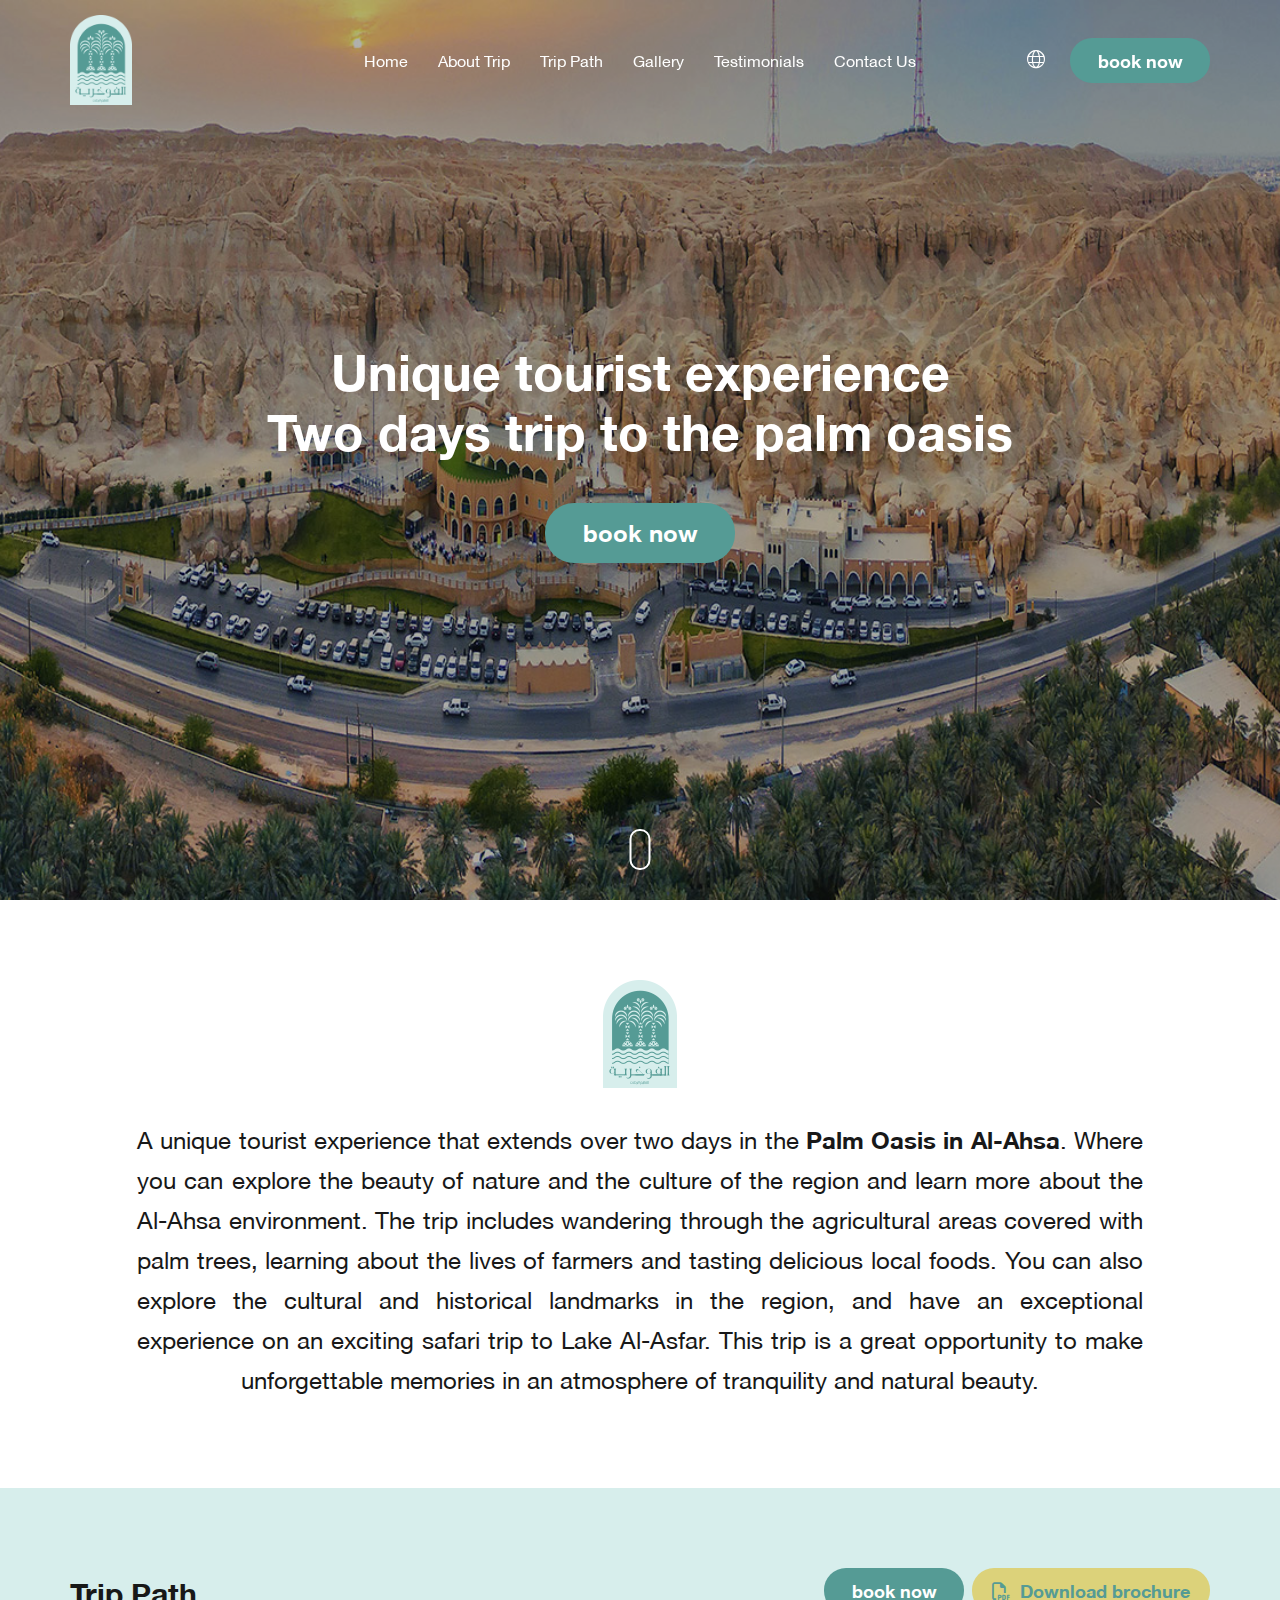
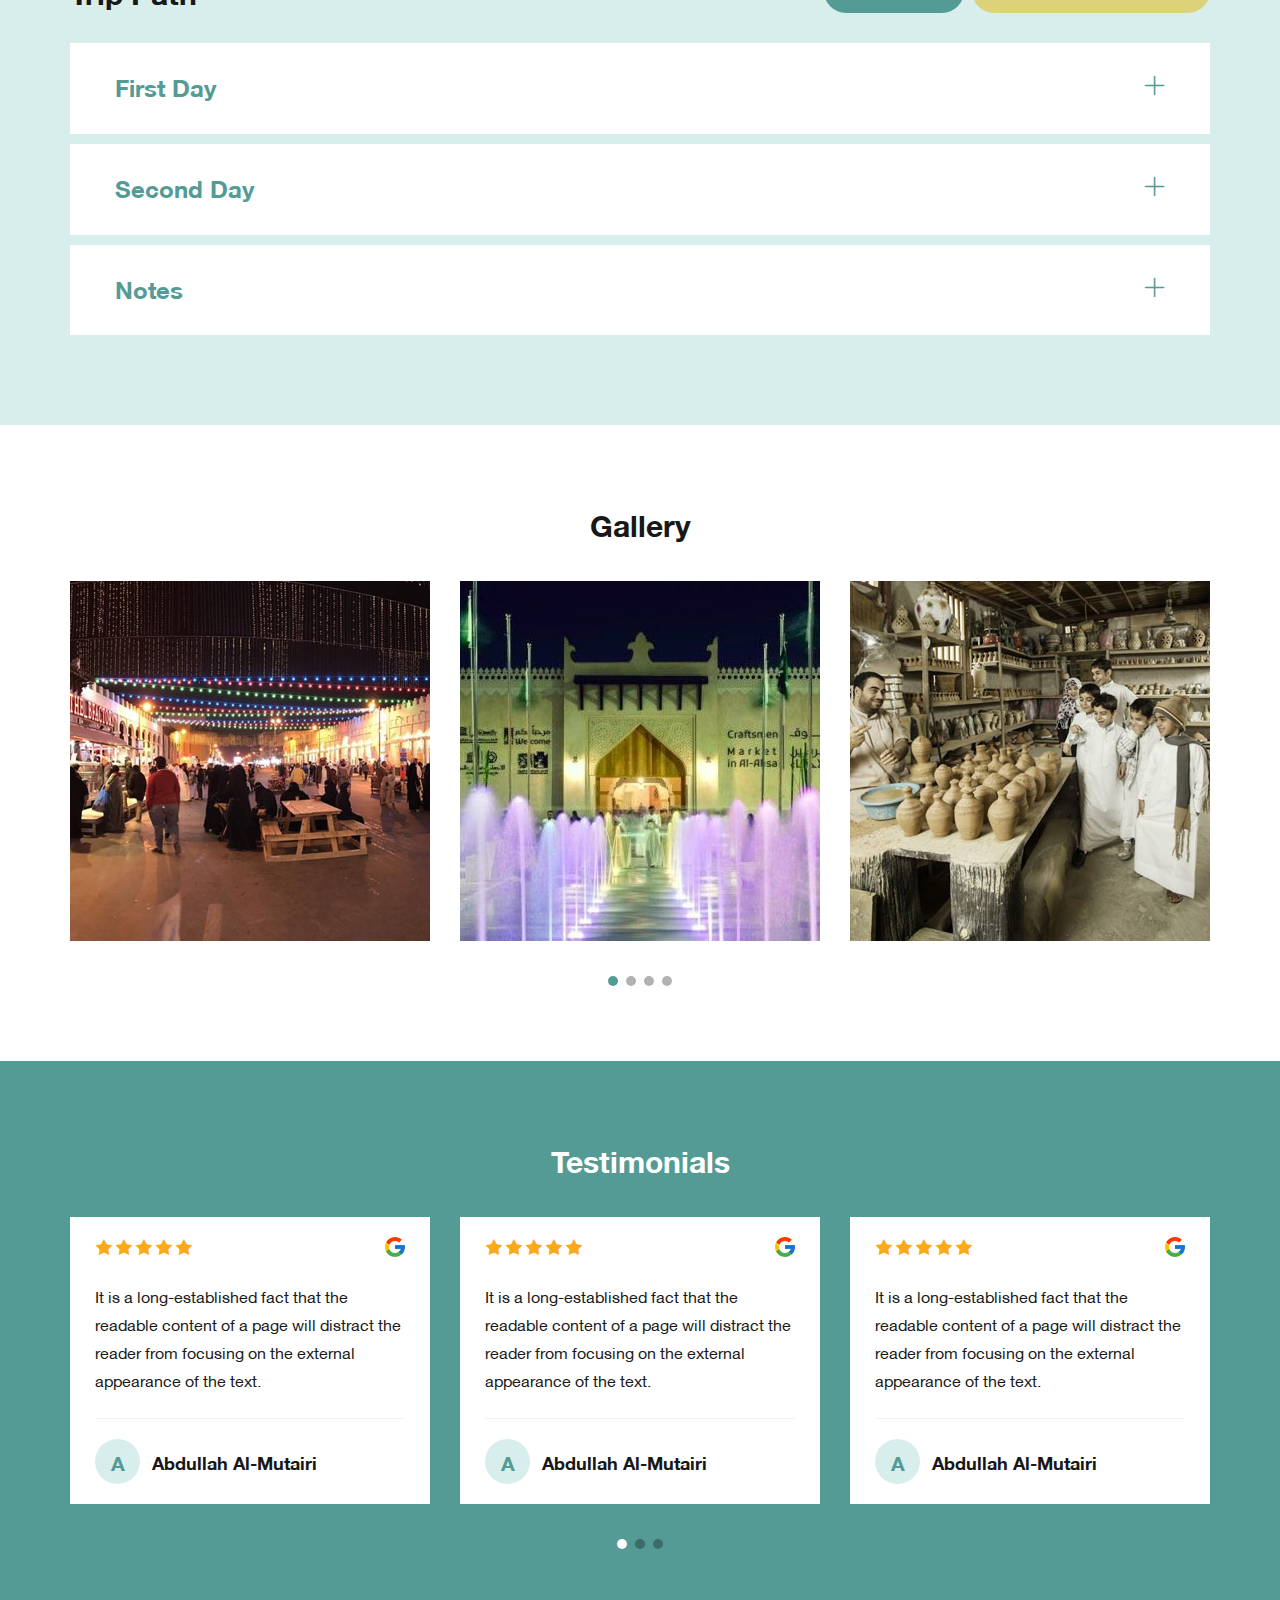
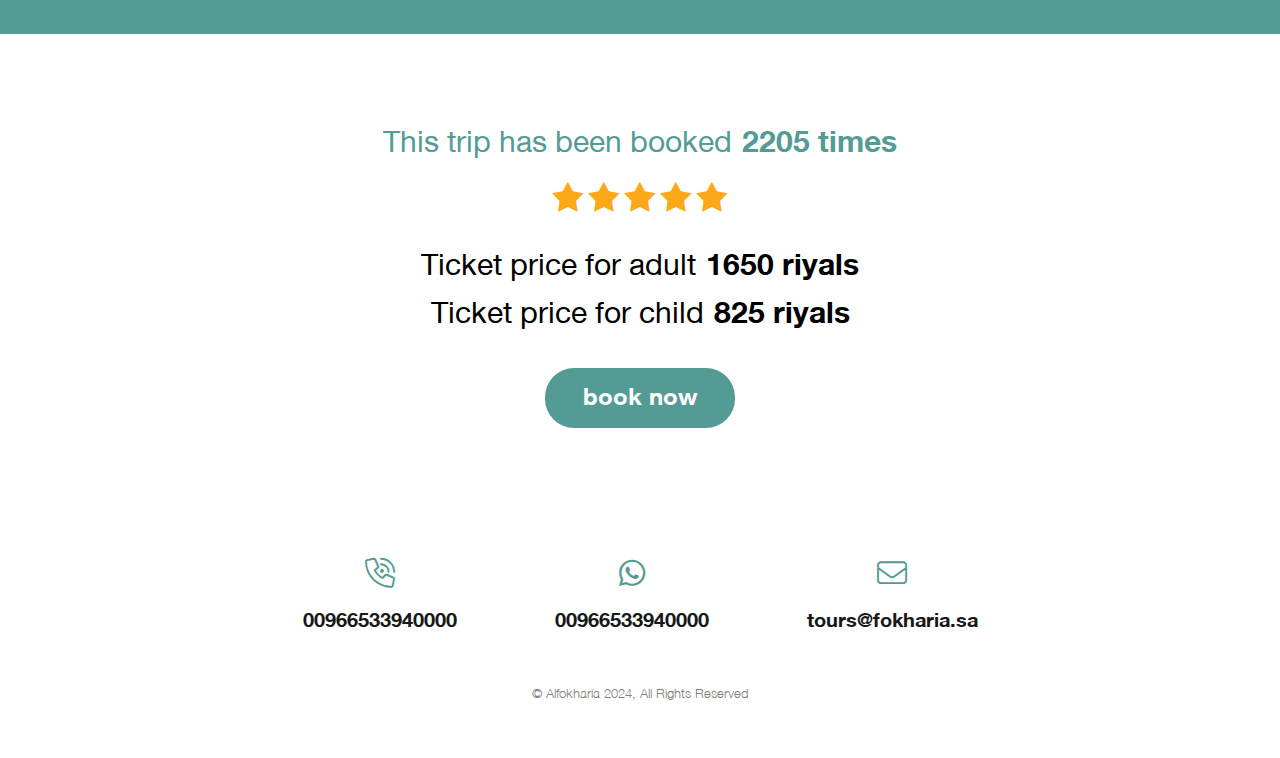
==== en.html @ e63d5328 "first" ====
<!DOCTYPE html>
<html lang="en" dir="ltr">

<head>
    <meta charset="UTF-8" />
    <meta http-equiv="X-UA-Compatible" content="IE=edge" />
    <meta name="viewport" content="width=device-width, initial-scale=1.0" />
    <meta name="description" content="">
    <meta name="keywords" content="">
    <link rel="icon" href="images/logo.png" type="image/webp" />
    <link rel="stylesheet" href="style/swiper-bundle.min.css">
    <link rel="stylesheet" href="style/all.min.css">
    <link rel="stylesheet" href="style/bootstrap.min.css">
    <link rel="stylesheet" href="style/swiper-bundle.min.css">
    <link rel="stylesheet" href="style/main.css" />
    <title>Fokharia</title>
</head>

<body>



    <!-- preloader -->
    <div class="preloader-container">
        <div class="preloader"></div>
    </div>

    <!-- End preloader -->

    <!-- Start header -->
    <header>
        <div class="container">
            <div class="header-content">
                <a href="index.html" class="logo">
                    <img src="images/logo.png" class="logo-light" alt="logo">
                </a>
                <nav class="navigation">
                    <div class="mob-upper-nav">
                        <div class="language">
                            <div class="language-holder">
                                <i class="fa-light fa-globe icon"></i>
                                <ul class="ul-reset langauge-details general-details">
                                    <li><a class=" " href="index.html">العربية</a> </li>
                                </ul>
                            </div>
                        </div>
                        <button class="close-nav-btn">
                            <i class="fa-regular fa-xmark close-icon"></i>
                        </button>
                    </div>
                    <ul class="list-unstyled big-menu">
                        <li><a href="index.html">home</a></li>
                        <li><a href="#about-sec">about trip </a></li>
                        <li><a href="#trip-path-sec"> trip path</a></li>
                        <li><a href="#gallery-sec"> gallery </a></li>
                        <li><a href="#testimonials-sec"> testimonials </a></li>
                        <li><a href="#contact-sec"> contact us </a></li>
                    </ul>
                </nav>

                <div class="book-lang-wrapper">
                    <div class="language">
                        <div class="language-holder">
                            <i class="fa-light fa-globe icon"></i>
                            <ul class="ul-reset langauge-details general-details">
                                <li><a class=" " href="index.html">العربية</a> </li>
                            </ul>
                        </div>
                    </div>
                    <a href="#" class="general-btn">
                        book now
                    </a>
                    <button class="open-nav-btn">
                        <i class="fa-regular fa-bars bars-icon"></i>
                    </button>
                </div>


            </div>
        </div>

    </header>
    <!-- End of header -->


    <!-- Start mainBanner -->
    <main class="mainBanner">
        <div class="mainBanner-parent">
            <img class="mainbanner-img" src="images/main-banner.jpg" alt="">
            <div class="container">
                <a href="#about-sec" class="scroll-btn">
                    <span></span>
                </a>
                <div class="banner-desc">
                    <h1 class="main-title">Unique tourist experience</h1>
                    <h2 class="sub-title">Two days trip to the palm oasis</h2>
                    <a href="#" class="general-btn">book now</a>
                </div>
            </div>
        </div>
    </main>
    <!-- End  mainBanner -->



    <!-- Start About -->
    <section class="about general-padding" id="about-sec">
        <div class="container">
            <div class="about-content">
                <img class="about-img" src="images/logo.png" alt="">
                <p class="text">
                    A unique tourist experience that extends over two days in the <strong>Palm Oasis in
                        Al-Ahsa</strong>. Where you can
                    explore
                    the beauty of nature
                    and the culture of the region and learn more about the Al-Ahsa environment. The trip includes
                    wandering through the
                    agricultural areas covered with palm trees, learning
                    about the lives of farmers
                    and tasting delicious local foods. You can also explore the cultural and historical landmarks in the
                    region, and
                    have an exceptional
                    experience on an exciting safari trip to Lake Al-Asfar. This trip is a great opportunity to make
                    unforgettable
                    memories in an atmosphere of tranquility
                    and natural beauty.
                </p>
            </div>
        </div>
    </section>
    <!-- End About -->



    <!-- Start Trip path  -->
    <section class="trip-path general-padding" id="trip-path-sec">
        <div class="container">
            <div class="title-btns-wrapper">
                <h3 class="general-title">
                    trip path
                </h3>
                <div class="btns-wrapper">
                    <a href="#" class="general-btn">
                        book now
                    </a>
                    <a href="#" class="general-btn download-btn">
                        <i class="fa-regular fa-file-pdf"></i>
                    Download  brochure
                    </a>
                </div>
            </div>
            <div class="questions-parent">
                <div class="main-question ">
                    <div class="title-wrapper">
                        <h3 class="title-text"> first day </h3>
                        <i class=" fa-light fa-plus icon "></i>
                    </div>
                    <div class="question-answer">
                        <ul>
                            <li>
                            01. Arrive safely in Al-Ahsa, head to the hotel, check in and take a short break.
                            </li>
                            <li>
                            02. Have lunch at the hotel restaurant / Al Kout Heritage Hotel / Dar Basma Tourist Restaurant at 1:30 pm
                            </li>
                            <li>
                            03. Start with a tour in the middle of the green oasis and its farms as follows:
                                <ul>
                                    <li>
                                    - Visit Douga Al Gharash (tourist pottery factory) or Dar Al Turath Tourist Museum
                                    </li>
                                    <li>
                                    - Visit the land of civilizations, Jabal Al Qara, enter the famous cave and take souvenir photos on the mountain.
                                    </li>
                                    <li>
                                    - Visit the Jawatha Mosque and Tourist Park and enter the Hasawi House model
                                    </li>
                                    <li>
                                    - Attend seasonal events, if any, in the governorate.
                                    </li>
                                </ul>
                            </li>
                            <li>
                            04. 9:30 PM Return to the hotel and overnight
                            </li>
                        </ul>
                    </div>
                </div>
                <div class="main-question ">
                    <div class="title-wrapper">
                        <h3 class="title-text"> second day</h3>
                        <i class=" fa-light fa-plus icon "></i>
                    </div>
                <div class="question-answer">
                    <ul>
                        <li>
                            01. Arrive safely in Al-Ahsa, head to the hotel, check in and take a short break.
                        </li>
                        <li>
                            02. Have lunch at the hotel restaurant / Al Kout Heritage Hotel / Dar Basma Tourist Restaurant at 1:30 pm
                        </li>
                        <li>
                            03. Start with a tour in the middle of the green oasis and its farms as follows:
                            <ul>
                                <li>
                                    - Visit Douga Al Gharash (tourist pottery factory) or Dar Al Turath Tourist Museum
                                </li>
                                <li>
                                    - Visit the land of civilizations, Jabal Al Qara, enter the famous cave and take souvenir photos on
                                    the mountain.
                                </li>
                                <li>
                                    - Visit the Jawatha Mosque and Tourist Park and enter the Hasawi House model
                                </li>
                                <li>
                                    - Attend seasonal events, if any, in the governorate.
                                </li>
                            </ul>
                        </li>
                        <li>
                            04. 9:30 PM Return to the hotel and overnight
                        </li>
                    </ul>
                </div>
                </div>
                <div class="main-question ">
                    <div class="title-wrapper">
                        <h3 class="title-text"> notes </h3>
                        <i class=" fa-light fa-plus icon "></i>
                    </div>
                <div class="question-answer">
                    <ul>
                        <li>
                            01. Arrive safely in Al-Ahsa, head to the hotel, check in and take a short break.
                        </li>
                        <li>
                            02. Have lunch at the hotel restaurant / Al Kout Heritage Hotel / Dar Basma Tourist Restaurant at 1:30 pm
                        </li>
                        <li>
                            03. Start with a tour in the middle of the green oasis and its farms as follows:
                            <ul>
                                <li>
                                    - Visit Douga Al Gharash (tourist pottery factory) or Dar Al Turath Tourist Museum
                                </li>
                                <li>
                                    - Visit the land of civilizations, Jabal Al Qara, enter the famous cave and take souvenir photos on
                                    the mountain.
                                </li>
                                <li>
                                    - Visit the Jawatha Mosque and Tourist Park and enter the Hasawi House model
                                </li>
                                <li>
                                    - Attend seasonal events, if any, in the governorate.
                                </li>
                            </ul>
                        </li>
                        <li>
                            04. 9:30 PM Return to the hotel and overnight
                        </li>
                    </ul>
                </div>
                </div>

            </div>
        </div>
    </section>
    <!-- End Trip path  -->


    <!-- Start Gallery -->
    <section class="gallery general-padding" id="gallery-sec">
        <div class="container">
            <h3 class="general-title">
                gallery
            </h3>
            <div class="swiper-parent">
                <div class="swiper">
                    <div class="swiper-wrapper">
                        <div class="swiper-slide">
                            <a class="gallery-item">
                                <img src="images/gallery/01.jpg" alt="">
                            </a>
                        </div>
                        <div class="swiper-slide">
                            <a class="gallery-item">
                                <img src="images/gallery/02.jpg" alt="">
                            </a>
                        </div>
                        <div class="swiper-slide">
                            <a class="gallery-item">
                                <img src="images/gallery/03.jpg" alt="">
                            </a>
                        </div>
                        <div class="swiper-slide">
                            <a class="gallery-item">
                                <img src="images/gallery/01.jpg" alt="">
                            </a>
                        </div>
                    </div>
                </div>
                <div class="swiper-pagination"></div>
            </div>
        </div>
    </section>
    <!-- End Gallery -->

    <!-- Start Testimonials -->
    <section class="testimonials general-padding" id="testimonials-sec">
        <div class="container">
            <h2 class="general-title">
                testimonials
            </h2>
            <div class="swiper-parent">
                <div class="swiper">
                    <div class="swiper-wrapper">
                        <div class="swiper-slide">
                            <div class="testimonial-item">
                                <div class="google-reviews">
                                    <div class="reviews">
                                        <i class="fa-sharp fa-solid fa-star icon active"></i>
                                        <i class="fa-sharp fa-solid fa-star icon active"></i>
                                        <i class="fa-sharp fa-solid fa-star icon active"></i>
                                        <i class="fa-sharp fa-solid fa-star icon active"></i>
                                        <i class="fa-sharp fa-solid fa-star icon active"></i>
                                    </div>
                                    <img src="images/google-icon.png" alt="">

                                </div>
                                <p class="review-text">
                                   It is a long-established fact that the readable content of a page will distract the reader from focusing on the external appearance of the text.
                                </p>

                                <div class="reviewer-data">
                                    <div class="reviewer-circle">
                                        A
                                    </div>
                                    <h3 class="reviewer-name">Abdullah Al-Mutairi</h3>
                                </div>
                            </div>
                        </div>
                        <div class="swiper-slide">
                            <div class="testimonial-item">
                                <div class="google-reviews">

                                    <div class="reviews">
                                        <i class="fa-sharp fa-solid fa-star icon active"></i>
                                        <i class="fa-sharp fa-solid fa-star icon active"></i>
                                        <i class="fa-sharp fa-solid fa-star icon active"></i>
                                        <i class="fa-sharp fa-solid fa-star icon active"></i>
                                        <i class="fa-sharp fa-solid fa-star icon active"></i>
                                    </div>
                                    <img src="images/google-icon.png" alt="">
                                </div>
                                <p class="review-text">
                                   It is a long-established fact that the readable content of a page will distract the reader from focusing on the external appearance of the text.
                                </p>

                                <div class="reviewer-data">
                                    <div class="reviewer-circle">
                                        A
                                    </div>
                                    <h3 class="reviewer-name">Abdullah Al-Mutairi</h3>
                                </div>
                            </div>
                        </div>
                        <div class="swiper-slide">
                            <div class="testimonial-item">
                                <div class="google-reviews">

                                    <div class="reviews">
                                        <i class="fa-sharp fa-solid fa-star icon active"></i>
                                        <i class="fa-sharp fa-solid fa-star icon active"></i>
                                        <i class="fa-sharp fa-solid fa-star icon active"></i>
                                        <i class="fa-sharp fa-solid fa-star icon active"></i>
                                        <i class="fa-sharp fa-solid fa-star icon active"></i>
                                    </div>
                                    <img src="images/google-icon.png" alt="">
                                </div>
                                <p class="review-text">
                                   It is a long-established fact that the readable content of a page will distract the reader from focusing on the external appearance of the text.
                                </p>

                                <div class="reviewer-data">
                                    <div class="reviewer-circle">
                                        A
                                    </div>
                                    <h3 class="reviewer-name">Abdullah Al-Mutairi</h3>
                                </div>
                            </div>
                        </div>
                    </div>
                </div>
                <div class="swiper-pagination"></div>
            </div>
        </div>
    </section>
    <!-- End Testimonials -->


    <!-- Start Trip Details -->
    <section class="trip-details general-padding ">
        <div class="container">
            <div class="details-content">
                <p class="text">
                    This trip has been booked
                    <span class="fw-bold">
                    2205 times
                    </span>
                </p>
                <div class="reviews">
                    <i class="fa-sharp fa-solid fa-star icon active"></i>
                    <i class="fa-sharp fa-solid fa-star icon active"></i>
                    <i class="fa-sharp fa-solid fa-star icon active"></i>
                    <i class="fa-sharp fa-solid fa-star icon active"></i>
                    <i class="fa-sharp fa-solid fa-star icon active"></i>
                </div>
                <p class="text text-black">
                    Ticket price for adult
                    <span class="fw-bold">
                        1650 riyals
                    </span>
                </p>
                <p class="text text-black">
                     Ticket price for child
                    <span class="fw-bold">
                    825 riyals
                    </span>
                </p>
                <a href="#" class="general-btn">
                    book now
                </a>
            </div>

        </div>
    </section>
    <!-- End Trip Details -->


    <!-- Start Footer -->
    <footer class="footer">
        <div class="container">
            <div class="footer-content">
                <div class="contact-methods" id="contact-sec">
                    <a href="#">
                        <i class="fa-light fa-phone-volume icon"></i>
                        00966533940000
                    </a>
                    <a href="#">
                        <i class="fa-brands fa-whatsapp icon"></i>
                        00966533940000
                    </a>
                    <a href="#">
                        <i class="fa-light fa-envelope icon"></i>
                        tours@fokharia.sa
                    </a>
                </div>
                <p class="copyright">
                    © Alfokharia 2024, All Rights Reserved
                </p>
            </div>

        </div>
    </footer>
    <!-- End Footer -->

    <!-- Start scroll up  -->
    <button class="toTop">
        <i class="fa-light fa-arrow-up toTop-icon"></i>
    </button>
    <!-- End scroll up  -->



    <script src="js/jquery-3.7.0.min.js"></script>
    <script src="js/swiper-bundle.min.js"></script>
    <script src="js/bootstrap.bundle.min.js"></script>
    <script src="js/main.js"></script>

</body>


</html>
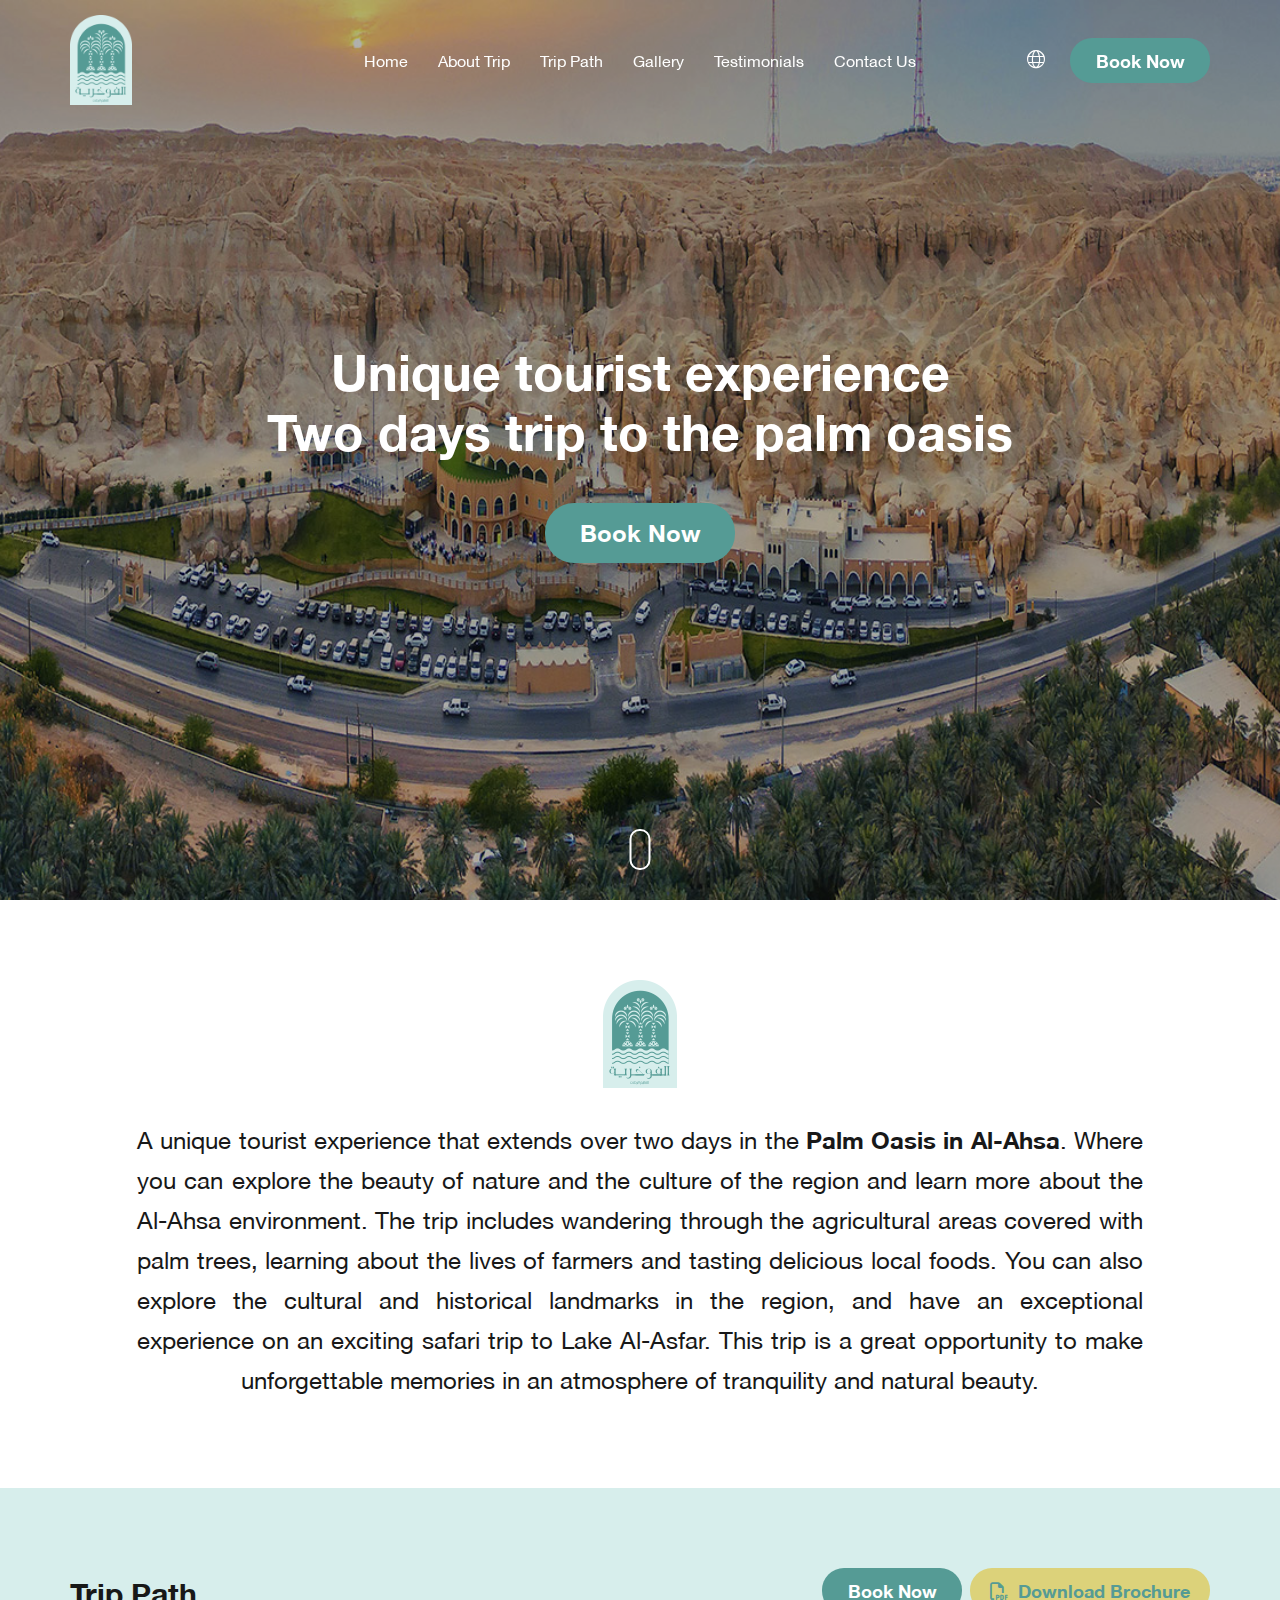
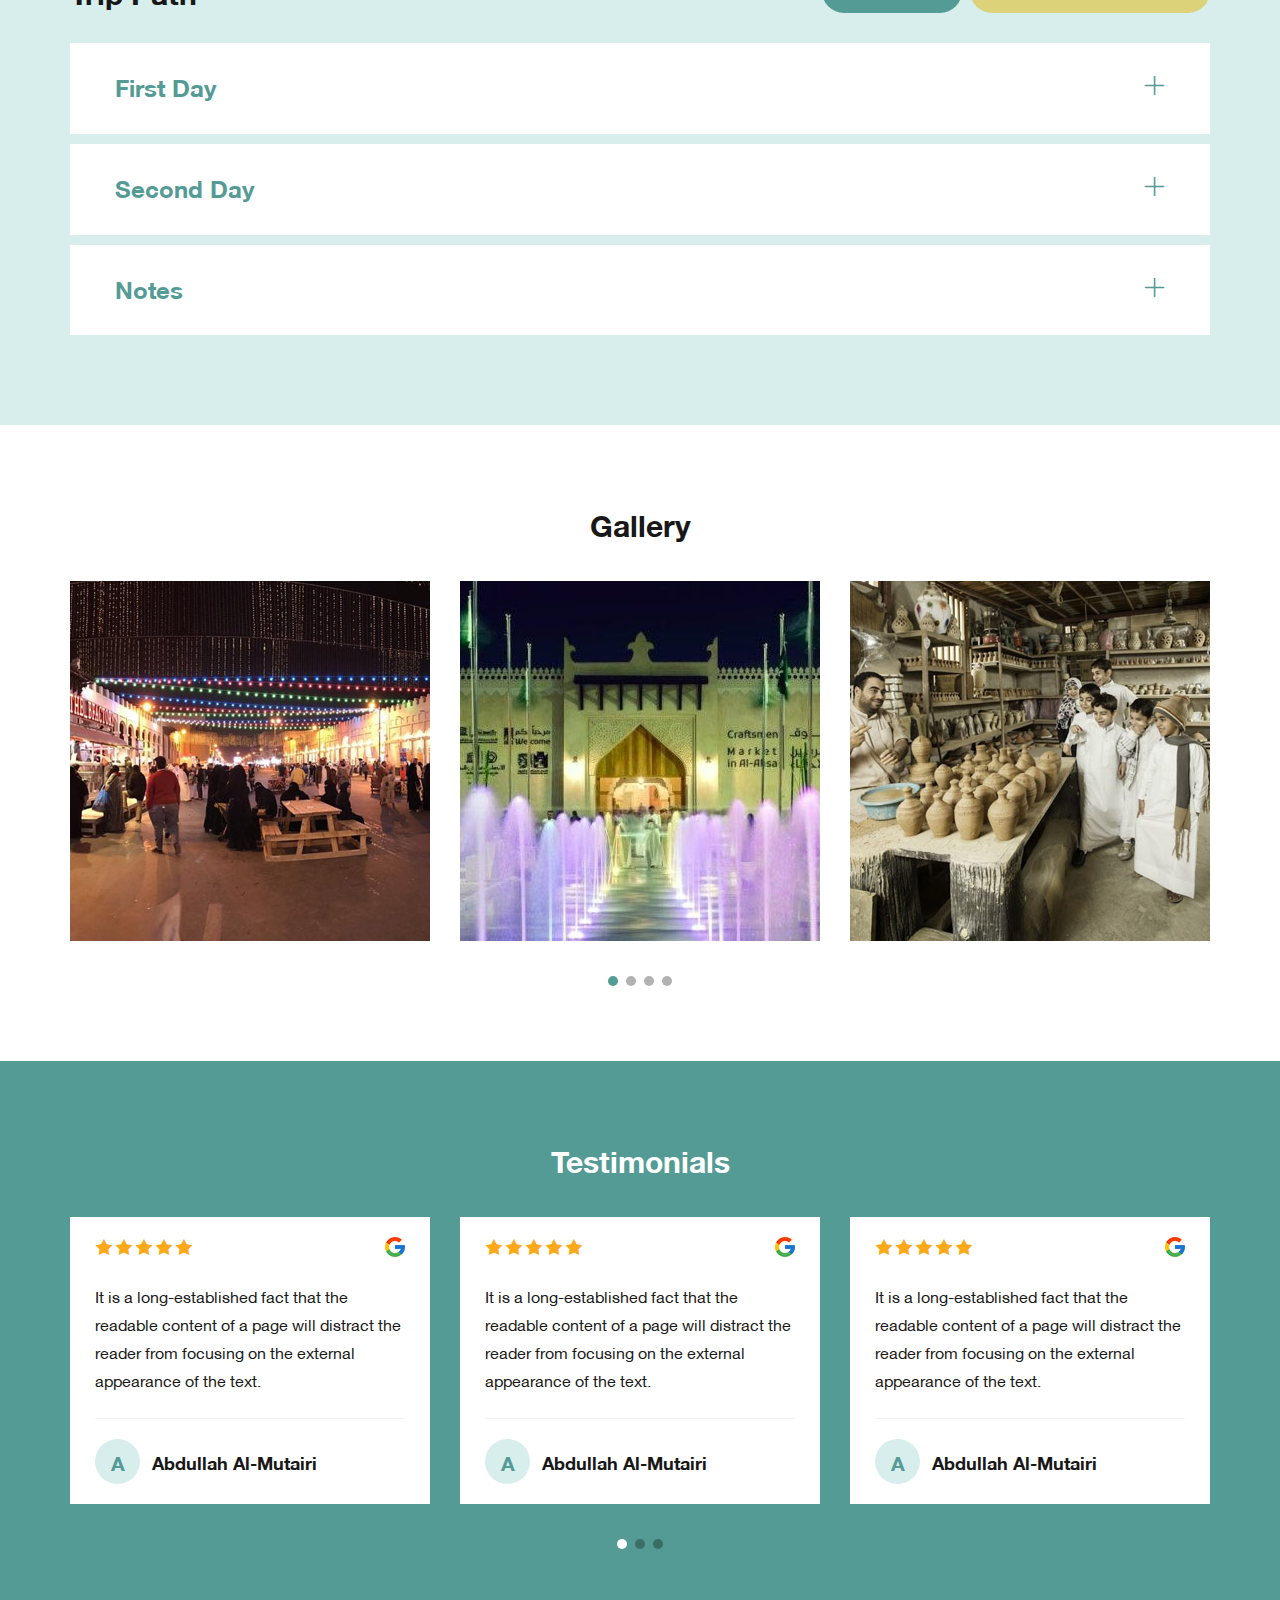
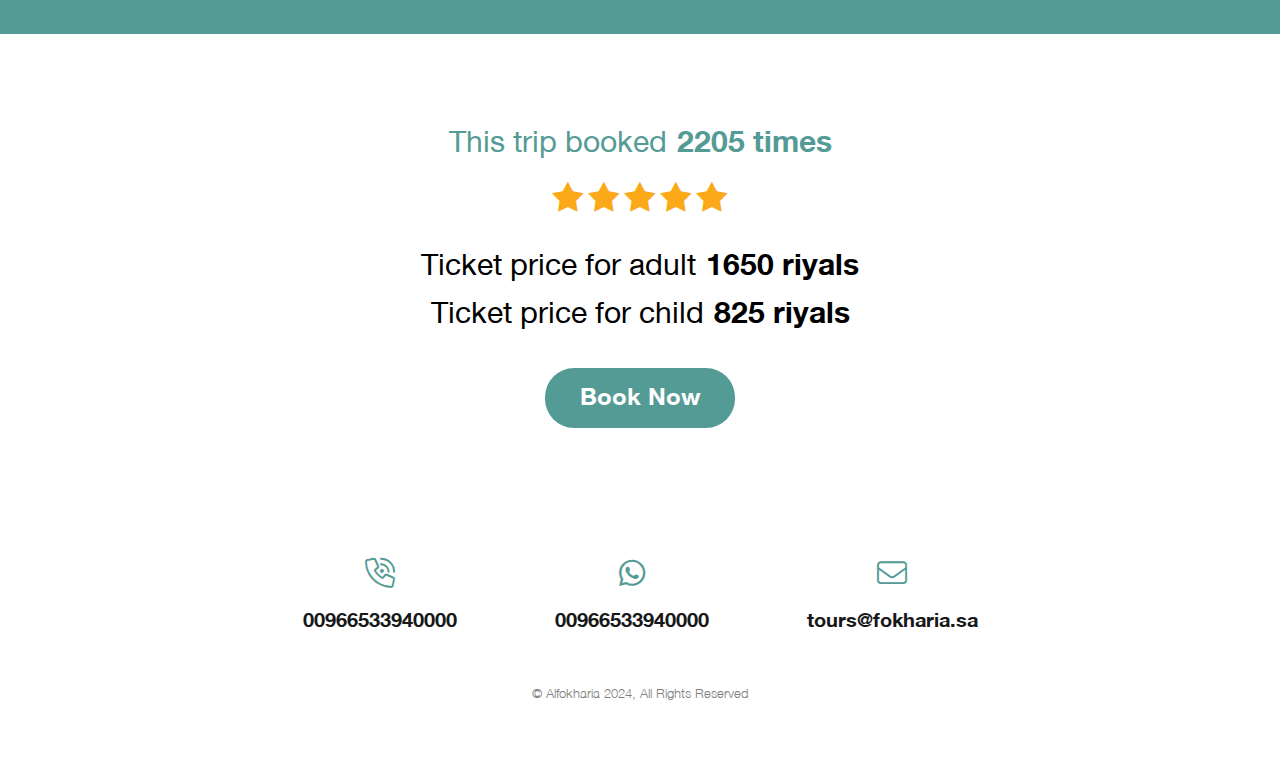
==== commit 2af8f502: "edit" ====
--- a/en.html
+++ b/en.html
@@ -145,12 +145,12 @@
                     </a>
                     <a href="#" class="general-btn download-btn">
                         <i class="fa-regular fa-file-pdf"></i>
-                    Download  brochure
+                        Download brochure
                     </a>
                 </div>
             </div>
             <div class="questions-parent">
-                <div class="main-question ">
+                <div class="main-question">
                     <div class="title-wrapper">
                         <h3 class="title-text"> first day </h3>
                         <i class=" fa-light fa-plus icon "></i>
@@ -158,107 +158,116 @@
                     <div class="question-answer">
                         <ul>
                             <li>
-                            01. Arrive safely in Al-Ahsa, head to the hotel, check in and take a short break.
-                            </li>
-                            <li>
-                            02. Have lunch at the hotel restaurant / Al Kout Heritage Hotel / Dar Basma Tourist Restaurant at 1:30 pm
-                            </li>
-                            <li>
-                            03. Start with a tour in the middle of the green oasis and its farms as follows:
+                                01. Arrive safely in Al-Ahsa, head to the hotel, check in and take a short break.
+                            </li>
+                            <li>
+                                02. Have lunch at the hotel restaurant / Al Kout Heritage Hotel / Dar Basma Tourist
+                                Restaurant at 1:30 pm
+                            </li>
+                            <li>
+                                03. Start with a tour in the middle of the green oasis and its farms as follows:
                                 <ul>
                                     <li>
-                                    - Visit Douga Al Gharash (tourist pottery factory) or Dar Al Turath Tourist Museum
-                                    </li>
-                                    <li>
-                                    - Visit the land of civilizations, Jabal Al Qara, enter the famous cave and take souvenir photos on the mountain.
-                                    </li>
-                                    <li>
-                                    - Visit the Jawatha Mosque and Tourist Park and enter the Hasawi House model
-                                    </li>
-                                    <li>
-                                    - Attend seasonal events, if any, in the governorate.
+                                        - Visit Douga Al Gharash (tourist pottery factory) or Dar Al Turath Tourist
+                                        Museum
+                                    </li>
+                                    <li>
+                                        - Visit the land of civilizations, Jabal Al Qara, enter the famous cave and take
+                                        souvenir photos on the mountain.
+                                    </li>
+                                    <li>
+                                        - Visit the Jawatha Mosque and Tourist Park and enter the Hasawi House model
+                                    </li>
+                                    <li>
+                                        - Attend seasonal events, if any, in the governorate.
                                     </li>
                                 </ul>
                             </li>
                             <li>
-                            04. 9:30 PM Return to the hotel and overnight
+                                04. 9:30 PM Return to the hotel and overnight
                             </li>
                         </ul>
                     </div>
                 </div>
-                <div class="main-question ">
+                <div class="main-question">
                     <div class="title-wrapper">
                         <h3 class="title-text"> second day</h3>
                         <i class=" fa-light fa-plus icon "></i>
                     </div>
-                <div class="question-answer">
-                    <ul>
-                        <li>
-                            01. Arrive safely in Al-Ahsa, head to the hotel, check in and take a short break.
-                        </li>
-                        <li>
-                            02. Have lunch at the hotel restaurant / Al Kout Heritage Hotel / Dar Basma Tourist Restaurant at 1:30 pm
-                        </li>
-                        <li>
-                            03. Start with a tour in the middle of the green oasis and its farms as follows:
-                            <ul>
-                                <li>
-                                    - Visit Douga Al Gharash (tourist pottery factory) or Dar Al Turath Tourist Museum
-                                </li>
-                                <li>
-                                    - Visit the land of civilizations, Jabal Al Qara, enter the famous cave and take souvenir photos on
-                                    the mountain.
-                                </li>
-                                <li>
-                                    - Visit the Jawatha Mosque and Tourist Park and enter the Hasawi House model
-                                </li>
-                                <li>
-                                    - Attend seasonal events, if any, in the governorate.
-                                </li>
-                            </ul>
-                        </li>
-                        <li>
-                            04. 9:30 PM Return to the hotel and overnight
-                        </li>
-                    </ul>
-                </div>
-                </div>
-                <div class="main-question ">
+                    <div class="question-answer">
+                        <ul>
+                            <li>
+                                01. Arrive safely in Al-Ahsa, head to the hotel, check in and take a short break.
+                            </li>
+                            <li>
+                                02. Have lunch at the hotel restaurant / Al Kout Heritage Hotel / Dar Basma Tourist
+                                Restaurant at 1:30 pm
+                            </li>
+                            <li>
+                                03. Start with a tour in the middle of the green oasis and its farms as follows:
+                                <ul>
+                                    <li>
+                                        - Visit Douga Al Gharash (tourist pottery factory) or Dar Al Turath Tourist
+                                        Museum
+                                    </li>
+                                    <li>
+                                        - Visit the land of civilizations, Jabal Al Qara, enter the famous cave and take
+                                        souvenir photos on
+                                        the mountain.
+                                    </li>
+                                    <li>
+                                        - Visit the Jawatha Mosque and Tourist Park and enter the Hasawi House model
+                                    </li>
+                                    <li>
+                                        - Attend seasonal events, if any, in the governorate.
+                                    </li>
+                                </ul>
+                            </li>
+                            <li>
+                                04. 9:30 PM Return to the hotel and overnight
+                            </li>
+                        </ul>
+                    </div>
+                </div>
+                <div class="main-question">
                     <div class="title-wrapper">
                         <h3 class="title-text"> notes </h3>
                         <i class=" fa-light fa-plus icon "></i>
                     </div>
-                <div class="question-answer">
-                    <ul>
-                        <li>
-                            01. Arrive safely in Al-Ahsa, head to the hotel, check in and take a short break.
-                        </li>
-                        <li>
-                            02. Have lunch at the hotel restaurant / Al Kout Heritage Hotel / Dar Basma Tourist Restaurant at 1:30 pm
-                        </li>
-                        <li>
-                            03. Start with a tour in the middle of the green oasis and its farms as follows:
-                            <ul>
-                                <li>
-                                    - Visit Douga Al Gharash (tourist pottery factory) or Dar Al Turath Tourist Museum
-                                </li>
-                                <li>
-                                    - Visit the land of civilizations, Jabal Al Qara, enter the famous cave and take souvenir photos on
-                                    the mountain.
-                                </li>
-                                <li>
-                                    - Visit the Jawatha Mosque and Tourist Park and enter the Hasawi House model
-                                </li>
-                                <li>
-                                    - Attend seasonal events, if any, in the governorate.
-                                </li>
-                            </ul>
-                        </li>
-                        <li>
-                            04. 9:30 PM Return to the hotel and overnight
-                        </li>
-                    </ul>
-                </div>
+                    <div class="question-answer">
+                        <ul>
+                            <li>
+                                01. Arrive safely in Al-Ahsa, head to the hotel, check in and take a short break.
+                            </li>
+                            <li>
+                                02. Have lunch at the hotel restaurant / Al Kout Heritage Hotel / Dar Basma Tourist
+                                Restaurant at 1:30 pm
+                            </li>
+                            <li>
+                                03. Start with a tour in the middle of the green oasis and its farms as follows:
+                                <ul>
+                                    <li>
+                                        - Visit Douga Al Gharash (tourist pottery factory) or Dar Al Turath Tourist
+                                        Museum
+                                    </li>
+                                    <li>
+                                        - Visit the land of civilizations, Jabal Al Qara, enter the famous cave and take
+                                        souvenir photos on
+                                        the mountain.
+                                    </li>
+                                    <li>
+                                        - Visit the Jawatha Mosque and Tourist Park and enter the Hasawi House model
+                                    </li>
+                                    <li>
+                                        - Attend seasonal events, if any, in the governorate.
+                                    </li>
+                                </ul>
+                            </li>
+                            <li>
+                                04. 9:30 PM Return to the hotel and overnight
+                            </li>
+                        </ul>
+                    </div>
                 </div>
 
             </div>
@@ -327,7 +336,8 @@
 
                                 </div>
                                 <p class="review-text">
-                                   It is a long-established fact that the readable content of a page will distract the reader from focusing on the external appearance of the text.
+                                    It is a long-established fact that the readable content of a page will distract the
+                                    reader from focusing on the external appearance of the text.
                                 </p>
 
                                 <div class="reviewer-data">
@@ -352,7 +362,8 @@
                                     <img src="images/google-icon.png" alt="">
                                 </div>
                                 <p class="review-text">
-                                   It is a long-established fact that the readable content of a page will distract the reader from focusing on the external appearance of the text.
+                                    It is a long-established fact that the readable content of a page will distract the
+                                    reader from focusing on the external appearance of the text.
                                 </p>
 
                                 <div class="reviewer-data">
@@ -377,7 +388,8 @@
                                     <img src="images/google-icon.png" alt="">
                                 </div>
                                 <p class="review-text">
-                                   It is a long-established fact that the readable content of a page will distract the reader from focusing on the external appearance of the text.
+                                    It is a long-established fact that the readable content of a page will distract the
+                                    reader from focusing on the external appearance of the text.
                                 </p>
 
                                 <div class="reviewer-data">
@@ -402,9 +414,9 @@
         <div class="container">
             <div class="details-content">
                 <p class="text">
-                    This trip has been booked
+                    This trip  booked
                     <span class="fw-bold">
-                    2205 times
+                        2205 times
                     </span>
                 </p>
                 <div class="reviews">
@@ -421,9 +433,9 @@
                     </span>
                 </p>
                 <p class="text text-black">
-                     Ticket price for child
+                    Ticket price for child
                     <span class="fw-bold">
-                    825 riyals
+                        825 riyals
                     </span>
                 </p>
                 <a href="#" class="general-btn">
--- a/style/main.css
+++ b/style/main.css
@@ -39,6 +39,7 @@
   color: #fff;
   font-weight: 700;
   min-width: 140px;
+  text-transform: capitalize;
   display: inline-block;
   text-align: center;
   padding: 8px 20px;
@@ -67,28 +68,8 @@
   width: 100%;
 }
 
-.gallery-item {
-  display: flex;
-  width: 100%;
-  overflow: hidden;
-}
-.gallery-item:hover img {
-  transform: scale(1.1);
-}
-.gallery-item img {
-  width: 100%;
-  height: 360px;
-  -o-object-fit: cover;
-     object-fit: cover;
-  transition: all linear 0.2s;
-}
-
 .general-padding {
   padding: 80px 0 90px 0;
-}
-
-.gallery {
-  padding-bottom: 120px;
 }
 
 .general-title {
@@ -282,9 +263,6 @@
   .swiper-pagination-fraction {
     bottom: -35px;
   }
-  .gallery-item img {
-    height: 300px;
-  }
   .general-btn {
     height: 42px;
     min-width: 130px;
@@ -292,9 +270,6 @@
   }
   .general-padding {
     padding: 45px 0 50px 0;
-  }
-  .gallery {
-    padding-bottom: 80px;
   }
   .container {
     padding-right: 20px;
@@ -861,6 +836,31 @@
     line-height: 1.6;
   }
 }
+.gallery {
+  padding-bottom: 120px;
+}
+
+.gallery-item {
+  display: flex;
+  width: 100%;
+  overflow: hidden;
+}
+.gallery-item:hover img {
+  transform: scale(1.1);
+}
+.gallery-item img {
+  width: 100%;
+  aspect-ratio: 1;
+  -o-object-fit: cover;
+     object-fit: cover;
+  transition: all linear 0.2s;
+}
+
+@media only screen and (max-width: 767px) {
+  .gallery {
+    padding-bottom: 80px;
+  }
+}
 .testimonials {
   background-color: #559b95;
   padding-bottom: 130px;
